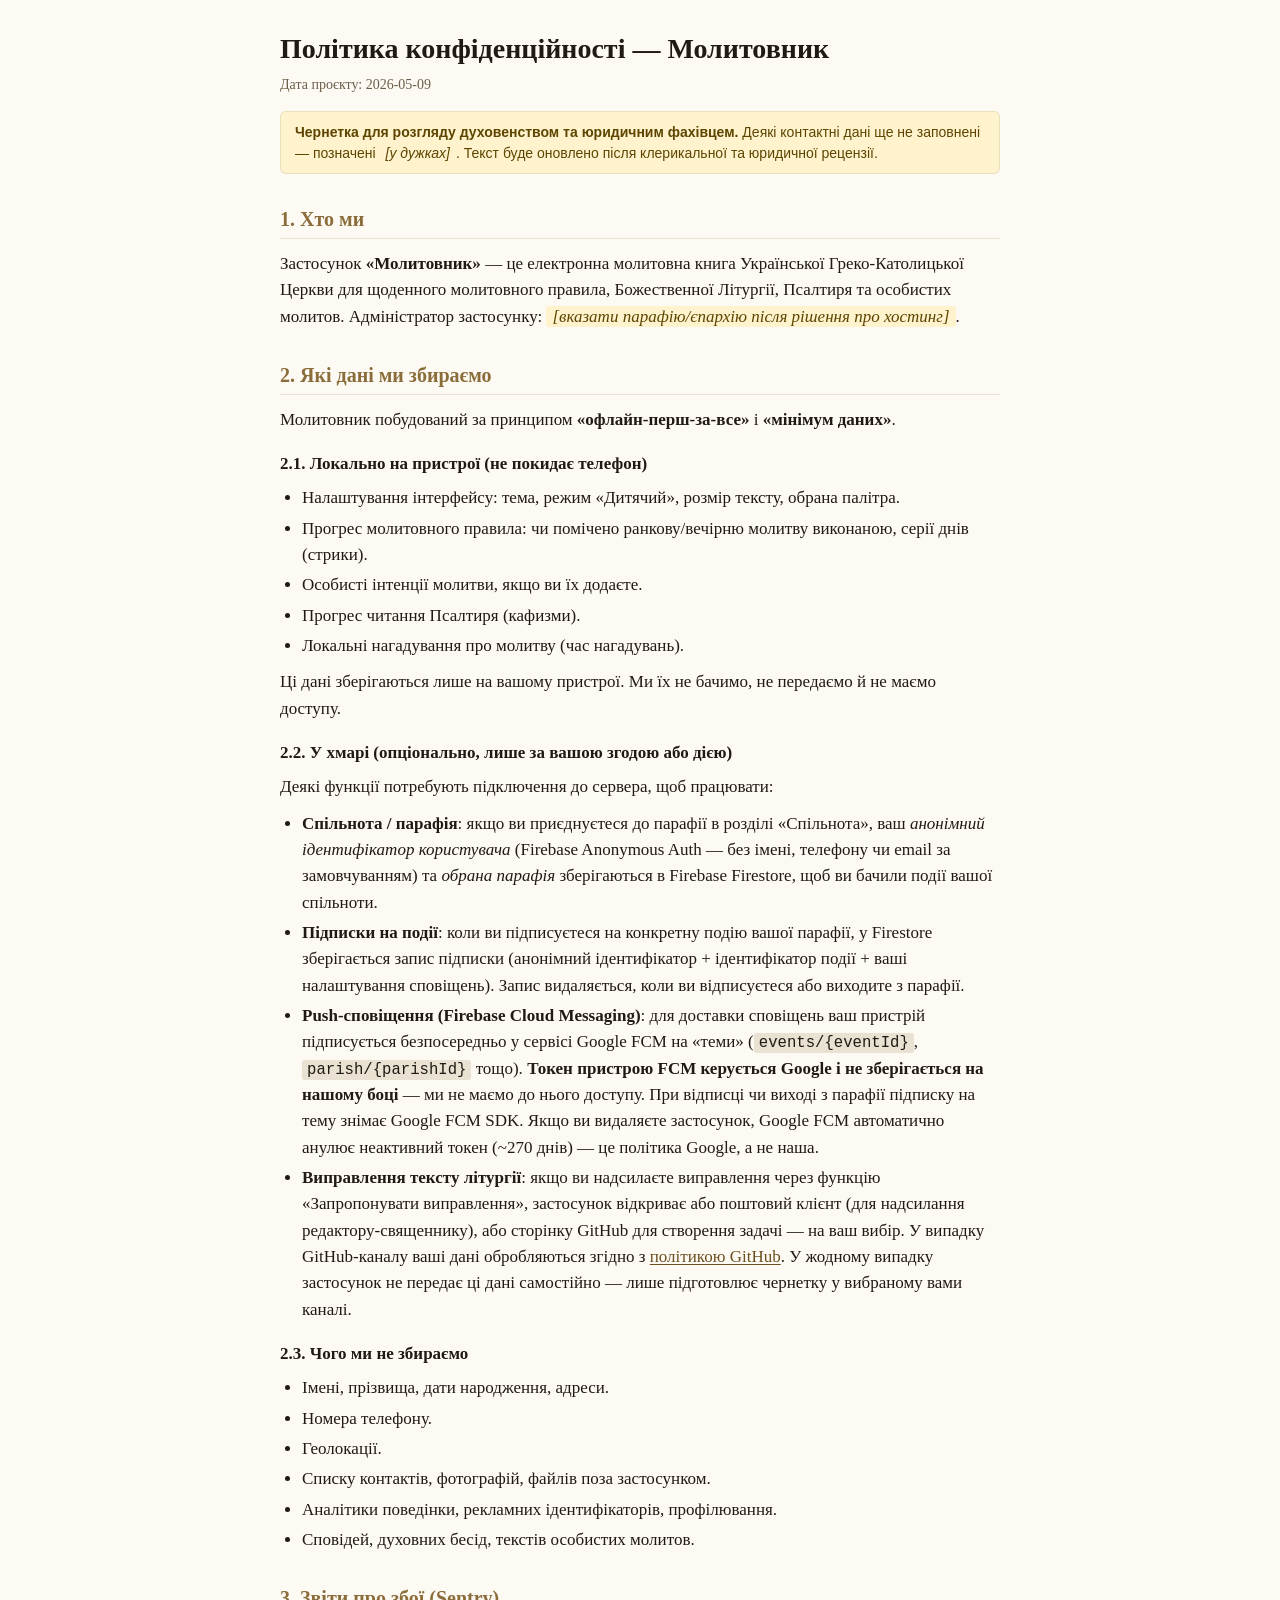
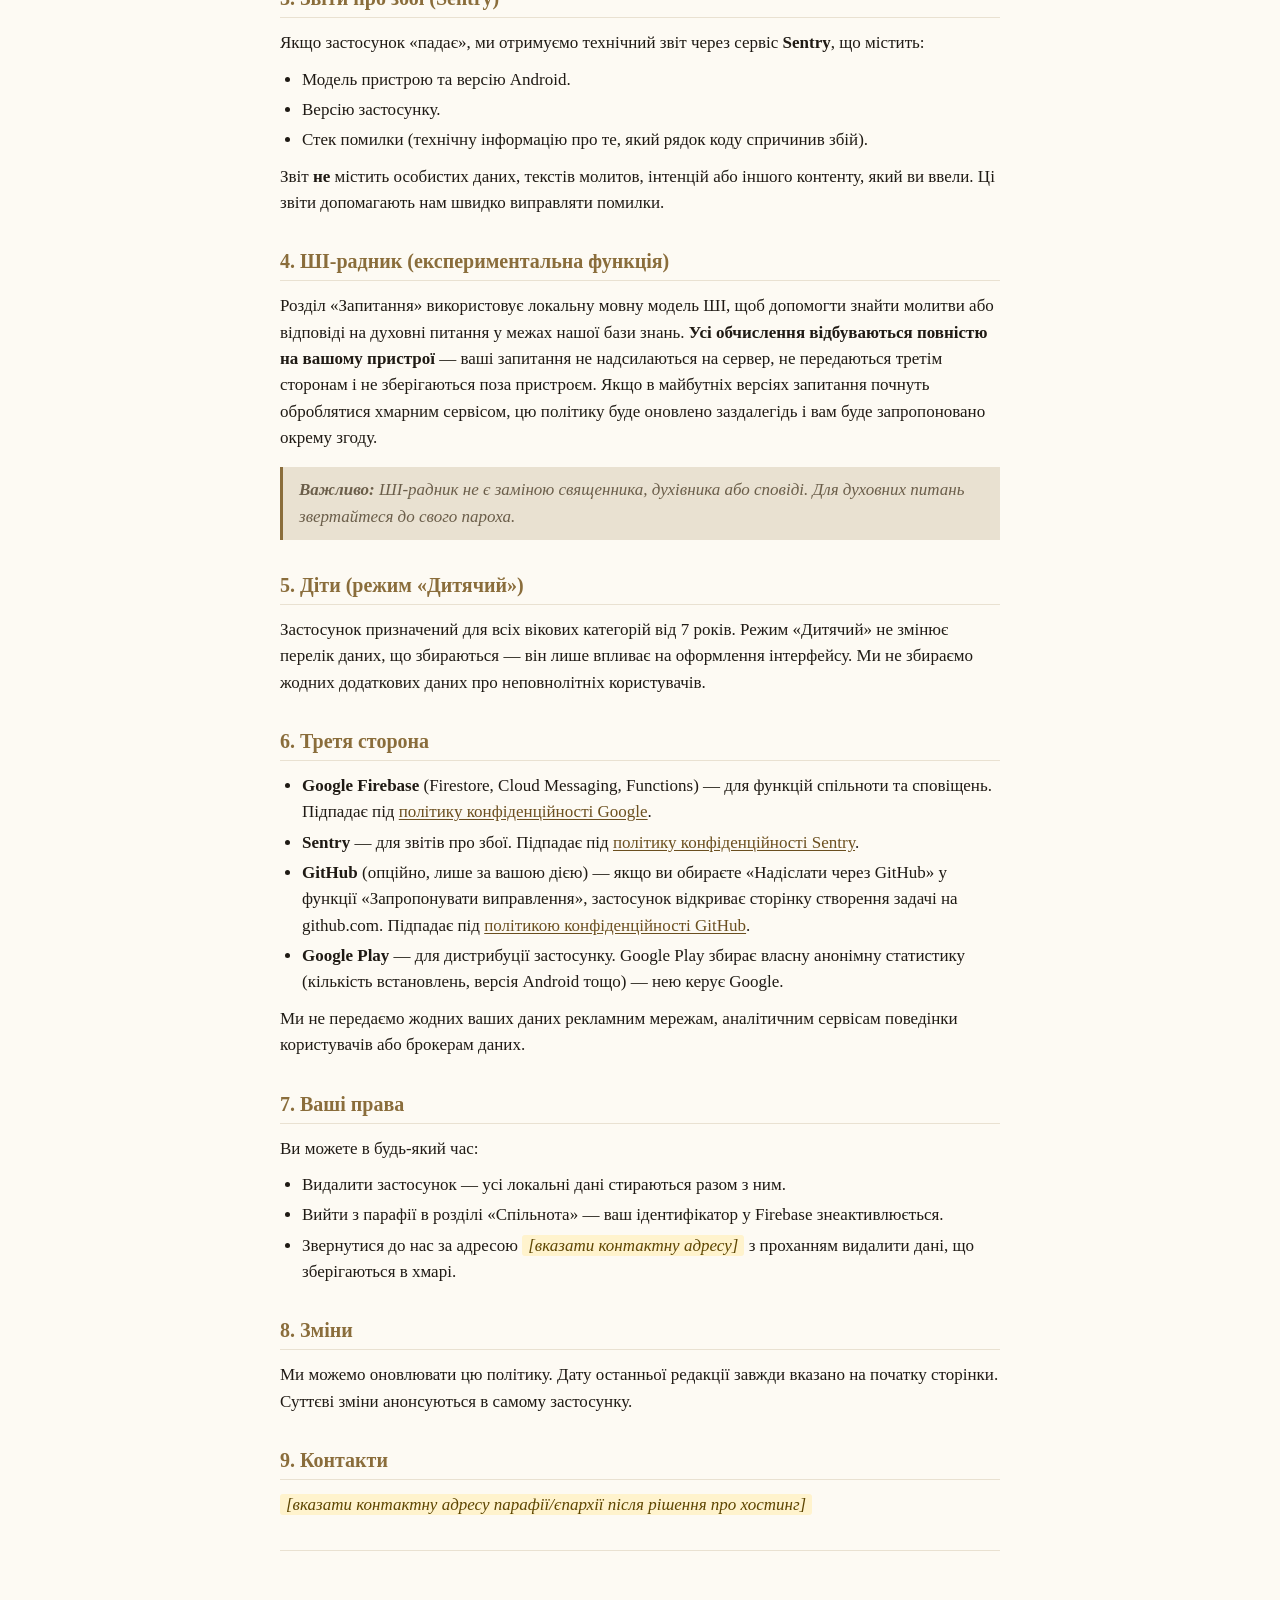
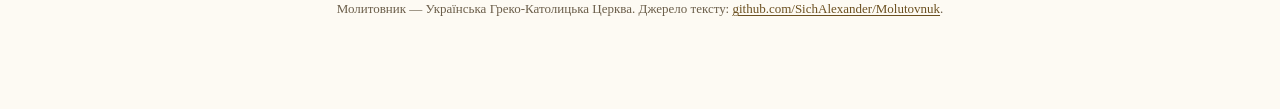
==== privacy/index.html @ 57d770e7 "Initial gh-pages publication: privacy policy + landing (gh#242) Self-contained static site for the M" ====
<!DOCTYPE html>
<html lang="uk">
<head>
<meta charset="utf-8">
<meta name="viewport" content="width=device-width, initial-scale=1">
<meta name="robots" content="noindex">
<title>Політика конфіденційності — Молитовник</title>
<style>
  :root {
    color-scheme: light dark;
    --bg: #fdfaf3;
    --fg: #1f1a14;
    --muted: #6b5e4a;
    --accent: #8a6d3b;
    --rule: rgba(138, 109, 59, 0.18);
    --draft-bg: #fff3cd;
    --draft-fg: #5d4500;
    --link: #6b4f1f;
  }
  @media (prefers-color-scheme: dark) {
    :root {
      --bg: #15110a;
      --fg: #f0e8d4;
      --muted: #b9a986;
      --accent: #d4b06a;
      --rule: rgba(212, 176, 106, 0.22);
      --draft-bg: #3d2f10;
      --draft-fg: #ffe79b;
      --link: #e6c47a;
    }
  }
  * { box-sizing: border-box; }
  html, body { margin: 0; padding: 0; }
  body {
    background: var(--bg);
    color: var(--fg);
    font-family: Georgia, "Times New Roman", "Liberation Serif", serif;
    font-size: 17px;
    line-height: 1.55;
    padding: 32px 20px 80px;
  }
  .wrap { max-width: 720px; margin: 0 auto; }
  h1 { font-size: 28px; line-height: 1.2; margin: 0 0 8px; color: var(--fg); }
  h2 { font-size: 20px; line-height: 1.3; margin: 32px 0 12px; color: var(--accent); border-bottom: 1px solid var(--rule); padding-bottom: 6px; }
  h3 { font-size: 17px; line-height: 1.3; margin: 20px 0 8px; color: var(--fg); }
  p, ul, ol { margin: 10px 0; }
  ul, ol { padding-left: 22px; }
  li { margin: 4px 0; }
  a { color: var(--link); text-underline-offset: 2px; }
  a:hover { text-decoration-thickness: 2px; }
  code { font-family: ui-monospace, SFMono-Regular, Menlo, Consolas, monospace; font-size: 0.92em; background: var(--rule); padding: 1px 5px; border-radius: 3px; }
  blockquote {
    margin: 16px 0;
    padding: 10px 16px;
    border-left: 3px solid var(--accent);
    background: var(--rule);
    color: var(--muted);
    font-style: italic;
  }
  .meta { color: var(--muted); font-size: 14px; margin: 0 0 16px; }
  .draft {
    display: block;
    background: var(--draft-bg);
    color: var(--draft-fg);
    border: 1px solid rgba(0,0,0,0.08);
    border-radius: 6px;
    padding: 10px 14px;
    font-family: -apple-system, BlinkMacSystemFont, "Segoe UI", Roboto, sans-serif;
    font-size: 14px;
    line-height: 1.45;
    margin: 0 0 24px;
  }
  .placeholder {
    background: var(--draft-bg);
    color: var(--draft-fg);
    padding: 1px 6px;
    border-radius: 3px;
    font-style: italic;
  }
  hr { border: 0; border-top: 1px solid var(--rule); margin: 32px 0; }
  footer { color: var(--muted); font-size: 13px; margin-top: 48px; text-align: center; }
</style>
</head>
<body>
<div class="wrap">

<h1>Політика конфіденційності — Молитовник</h1>
<p class="meta">Дата проєкту: 2026-05-09</p>

<div class="draft">
  <strong>Чернетка для розгляду духовенством та юридичним фахівцем.</strong>
  Деякі контактні дані ще не заповнені — позначені <span class="placeholder">[у дужках]</span>. Текст буде оновлено після клерикальної та юридичної рецензії.
</div>

<h2>1. Хто ми</h2>
<p>Застосунок <strong>«Молитовник»</strong> — це електронна молитовна книга Української Греко-Католицької Церкви для щоденного молитовного правила, Божественної Літургії, Псалтиря та особистих молитов. Адміністратор застосунку: <span class="placeholder">[вказати парафію/єпархію після рішення про хостинг]</span>.</p>

<h2>2. Які дані ми збираємо</h2>
<p>Молитовник побудований за принципом <strong>«офлайн-перш-за-все»</strong> і <strong>«мінімум даних»</strong>.</p>

<h3>2.1. Локально на пристрої (не покидає телефон)</h3>
<ul>
  <li>Налаштування інтерфейсу: тема, режим «Дитячий», розмір тексту, обрана палітра.</li>
  <li>Прогрес молитовного правила: чи помічено ранкову/вечірню молитву виконаною, серії днів (стрики).</li>
  <li>Особисті інтенції молитви, якщо ви їх додаєте.</li>
  <li>Прогрес читання Псалтиря (кафизми).</li>
  <li>Локальні нагадування про молитву (час нагадувань).</li>
</ul>
<p>Ці дані зберігаються лише на вашому пристрої. Ми їх не бачимо, не передаємо й не маємо доступу.</p>

<h3>2.2. У хмарі (опціонально, лише за вашою згодою або дією)</h3>
<p>Деякі функції потребують підключення до сервера, щоб працювати:</p>
<ul>
  <li><strong>Спільнота / парафія</strong>: якщо ви приєднуєтеся до парафії в розділі «Спільнота», ваш <em>анонімний ідентифікатор користувача</em> (Firebase Anonymous Auth — без імені, телефону чи email за замовчуванням) та <em>обрана парафія</em> зберігаються в Firebase Firestore, щоб ви бачили події вашої спільноти.</li>
  <li><strong>Підписки на події</strong>: коли ви підписуєтеся на конкретну подію вашої парафії, у Firestore зберігається запис підписки (анонімний ідентифікатор + ідентифікатор події + ваші налаштування сповіщень). Запис видаляється, коли ви відписуєтеся або виходите з парафії.</li>
  <li><strong>Push-сповіщення (Firebase Cloud Messaging)</strong>: для доставки сповіщень ваш пристрій підписується безпосередньо у сервісі Google FCM на «теми» (<code>events/{eventId}</code>, <code>parish/{parishId}</code> тощо). <strong>Токен пристрою FCM керується Google і не зберігається на нашому боці</strong> — ми не маємо до нього доступу. При відписці чи виході з парафії підписку на тему знімає Google FCM SDK. Якщо ви видаляєте застосунок, Google FCM автоматично анулює неактивний токен (~270 днів) — це політика Google, а не наша.</li>
  <li><strong>Виправлення тексту літургії</strong>: якщо ви надсилаєте виправлення через функцію «Запропонувати виправлення», застосунок відкриває або поштовий клієнт (для надсилання редактору-священнику), або сторінку GitHub для створення задачі — на ваш вибір. У випадку GitHub-каналу ваші дані обробляються згідно з <a href="https://docs.github.com/site-policy/privacy-policies/github-general-privacy-statement">політикою GitHub</a>. У жодному випадку застосунок не передає ці дані самостійно — лише підготовлює чернетку у вибраному вами каналі.</li>
</ul>

<h3>2.3. Чого ми <strong>не</strong> збираємо</h3>
<ul>
  <li>Імені, прізвища, дати народження, адреси.</li>
  <li>Номера телефону.</li>
  <li>Геолокації.</li>
  <li>Списку контактів, фотографій, файлів поза застосунком.</li>
  <li>Аналітики поведінки, рекламних ідентифікаторів, профілювання.</li>
  <li>Сповідей, духовних бесід, текстів особистих молитов.</li>
</ul>

<h2>3. Звіти про збої (Sentry)</h2>
<p>Якщо застосунок «падає», ми отримуємо технічний звіт через сервіс <strong>Sentry</strong>, що містить:</p>
<ul>
  <li>Модель пристрою та версію Android.</li>
  <li>Версію застосунку.</li>
  <li>Стек помилки (технічну інформацію про те, який рядок коду спричинив збій).</li>
</ul>
<p>Звіт <strong>не</strong> містить особистих даних, текстів молитов, інтенцій або іншого контенту, який ви ввели. Ці звіти допомагають нам швидко виправляти помилки.</p>

<h2>4. ШІ-радник (експериментальна функція)</h2>
<p>Розділ «Запитання» використовує локальну мовну модель ШІ, щоб допомогти знайти молитви або відповіді на духовні питання у межах нашої бази знань. <strong>Усі обчислення відбуваються повністю на вашому пристрої</strong> — ваші запитання не надсилаються на сервер, не передаються третім сторонам і не зберігаються поза пристроєм. Якщо в майбутніх версіях запитання почнуть оброблятися хмарним сервісом, цю політику буде оновлено заздалегідь і вам буде запропоновано окрему згоду.</p>
<blockquote><strong>Важливо:</strong> ШІ-радник не є заміною священника, духівника або сповіді. Для духовних питань звертайтеся до свого пароха.</blockquote>

<h2>5. Діти (режим «Дитячий»)</h2>
<p>Застосунок призначений для всіх вікових категорій від 7 років. Режим «Дитячий» не змінює перелік даних, що збираються — він лише впливає на оформлення інтерфейсу. Ми не збираємо жодних додаткових даних про неповнолітніх користувачів.</p>

<h2>6. Третя сторона</h2>
<ul>
  <li><strong>Google Firebase</strong> (Firestore, Cloud Messaging, Functions) — для функцій спільноти та сповіщень. Підпадає під <a href="https://policies.google.com/privacy">політику конфіденційності Google</a>.</li>
  <li><strong>Sentry</strong> — для звітів про збої. Підпадає під <a href="https://sentry.io/privacy/">політику конфіденційності Sentry</a>.</li>
  <li><strong>GitHub</strong> (опційно, лише за вашою дією) — якщо ви обираєте «Надіслати через GitHub» у функції «Запропонувати виправлення», застосунок відкриває сторінку створення задачі на github.com. Підпадає під <a href="https://docs.github.com/site-policy/privacy-policies/github-general-privacy-statement">політикою конфіденційності GitHub</a>.</li>
  <li><strong>Google Play</strong> — для дистрибуції застосунку. Google Play збирає власну анонімну статистику (кількість встановлень, версія Android тощо) — нею керує Google.</li>
</ul>
<p>Ми не передаємо жодних ваших даних рекламним мережам, аналітичним сервісам поведінки користувачів або брокерам даних.</p>

<h2>7. Ваші права</h2>
<p>Ви можете в будь-який час:</p>
<ul>
  <li>Видалити застосунок — усі локальні дані стираються разом з ним.</li>
  <li>Вийти з парафії в розділі «Спільнота» — ваш ідентифікатор у Firebase знеактивлюється.</li>
  <li>Звернутися до нас за адресою <span class="placeholder">[вказати контактну адресу]</span> з проханням видалити дані, що зберігаються в хмарі.</li>
</ul>

<h2>8. Зміни</h2>
<p>Ми можемо оновлювати цю політику. Дату останньої редакції завжди вказано на початку сторінки. Суттєві зміни анонсуються в самому застосунку.</p>

<h2>9. Контакти</h2>
<p><span class="placeholder">[вказати контактну адресу парафії/єпархії після рішення про хостинг]</span></p>

<hr>
<footer>
  <p>Молитовник — Українська Греко-Католицька Церква. Джерело тексту: <a href="https://github.com/SichAlexander/Molutovnuk/blob/main/docs/legal/privacy-policy-uk.md">github.com/SichAlexander/Molutovnuk</a>.</p>
</footer>

</div>
</body>
</html>
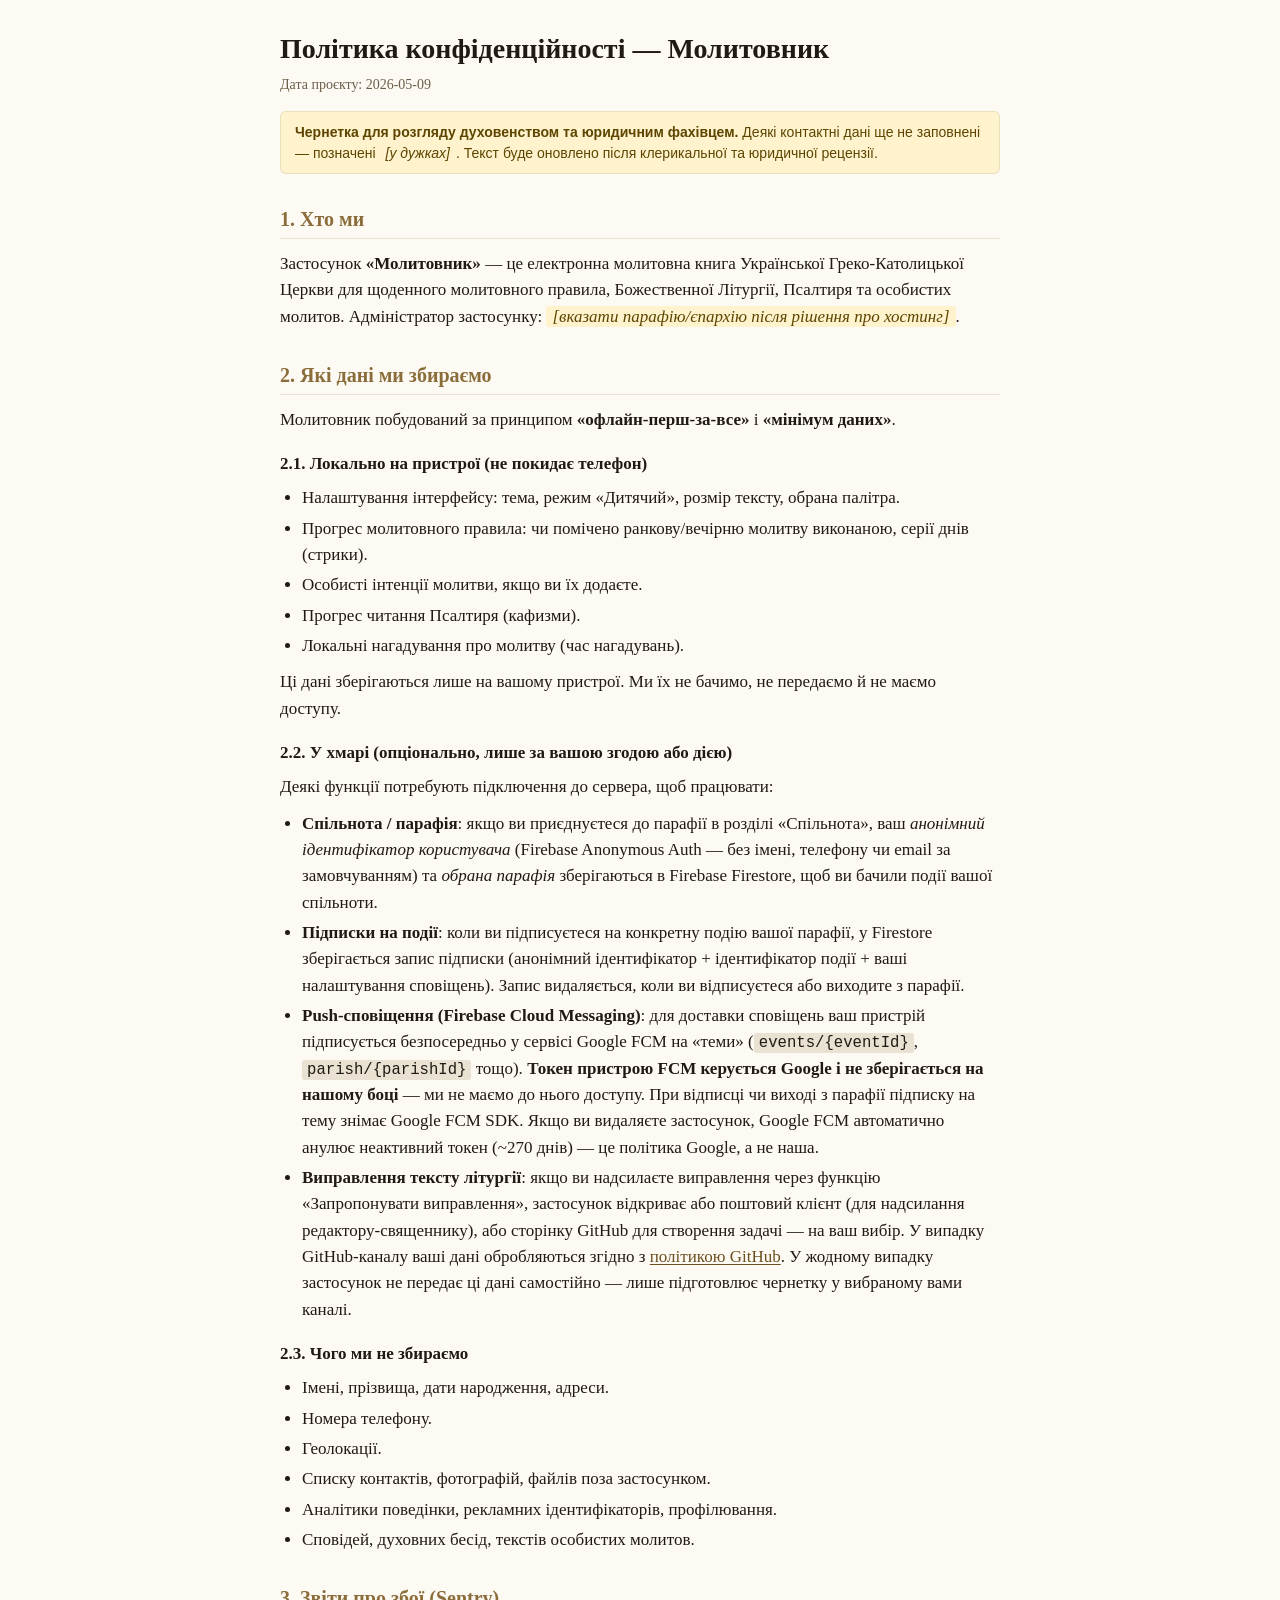
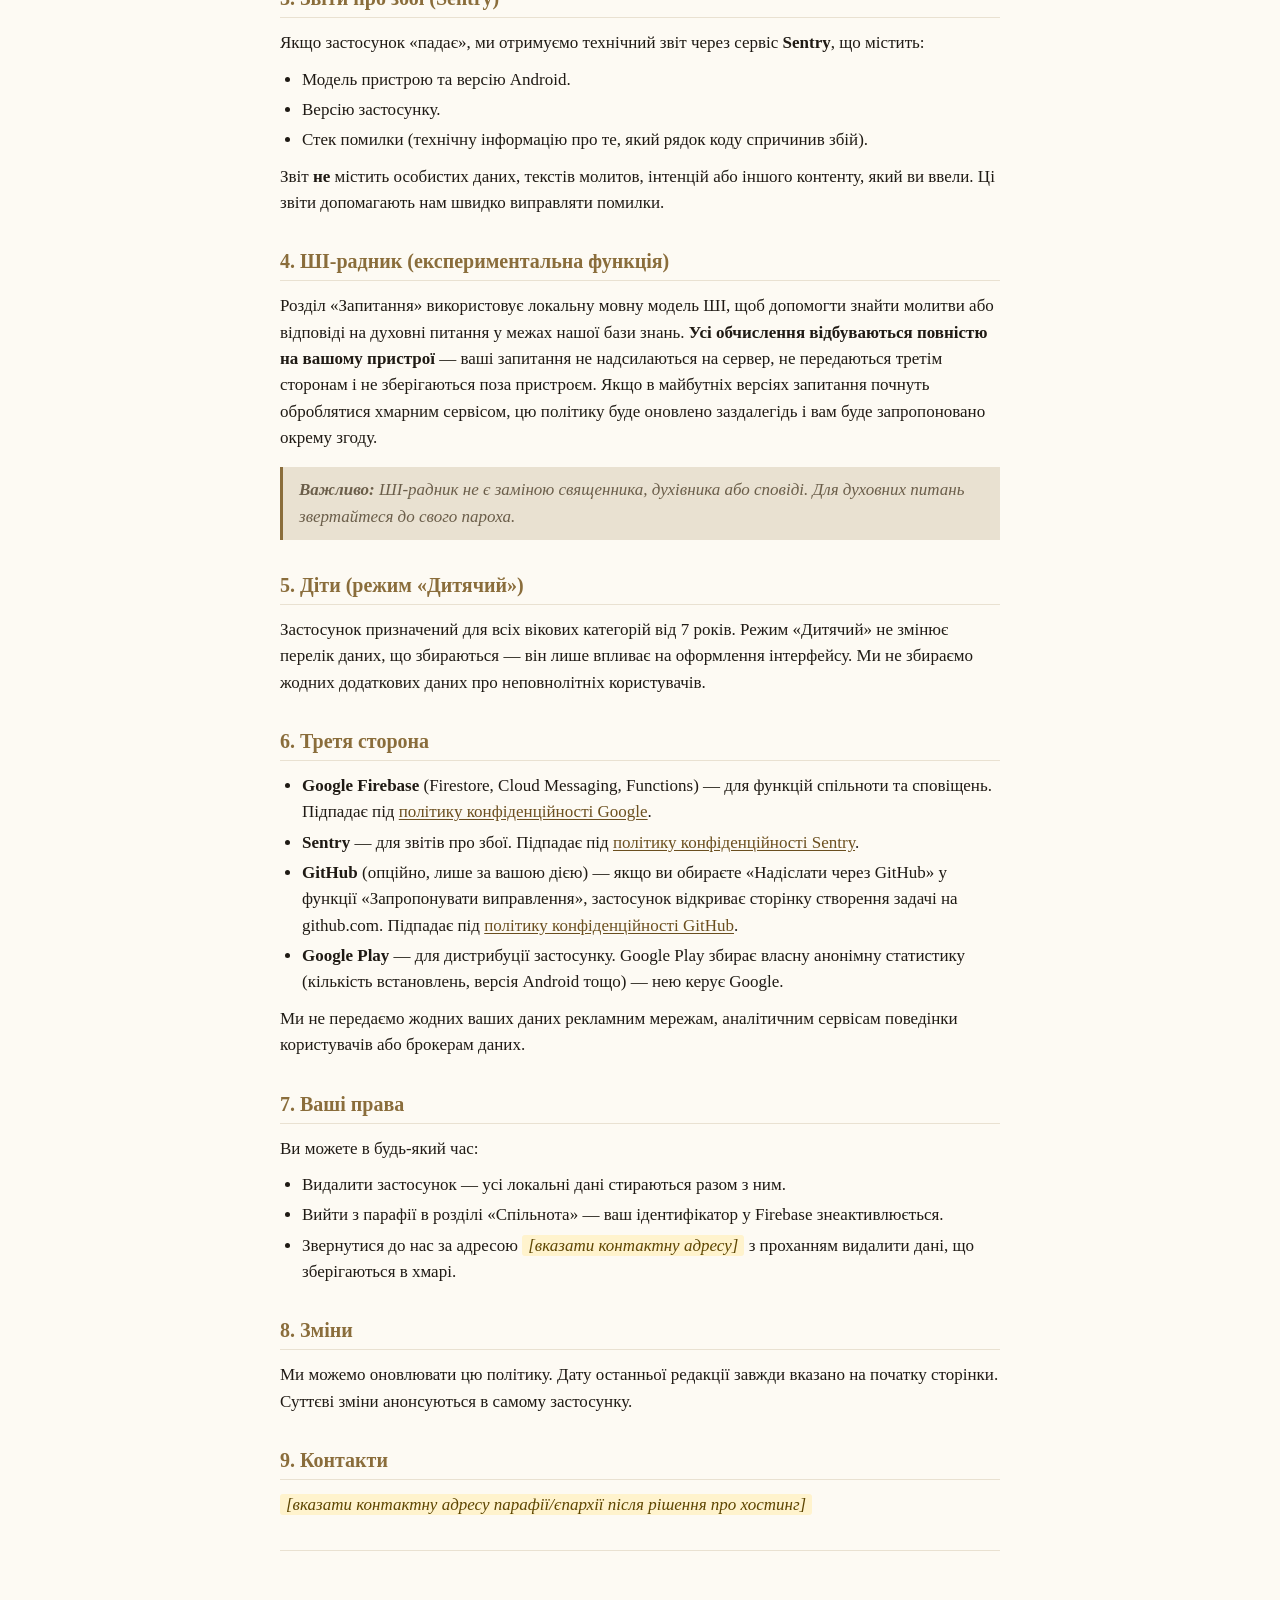
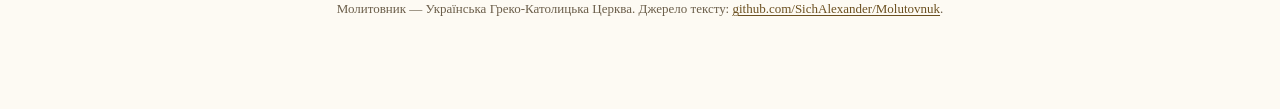
==== commit a0c0e7cb: "fix(privacy): §6 GitHub bullet — accusative case (політику, not політикою)" ====
--- a/privacy/index.html
+++ b/privacy/index.html
@@ -147,7 +147,7 @@
 <ul>
   <li><strong>Google Firebase</strong> (Firestore, Cloud Messaging, Functions) — для функцій спільноти та сповіщень. Підпадає під <a href="https://policies.google.com/privacy">політику конфіденційності Google</a>.</li>
   <li><strong>Sentry</strong> — для звітів про збої. Підпадає під <a href="https://sentry.io/privacy/">політику конфіденційності Sentry</a>.</li>
-  <li><strong>GitHub</strong> (опційно, лише за вашою дією) — якщо ви обираєте «Надіслати через GitHub» у функції «Запропонувати виправлення», застосунок відкриває сторінку створення задачі на github.com. Підпадає під <a href="https://docs.github.com/site-policy/privacy-policies/github-general-privacy-statement">політикою конфіденційності GitHub</a>.</li>
+  <li><strong>GitHub</strong> (опційно, лише за вашою дією) — якщо ви обираєте «Надіслати через GitHub» у функції «Запропонувати виправлення», застосунок відкриває сторінку створення задачі на github.com. Підпадає під <a href="https://docs.github.com/site-policy/privacy-policies/github-general-privacy-statement">політику конфіденційності GitHub</a>.</li>
   <li><strong>Google Play</strong> — для дистрибуції застосунку. Google Play збирає власну анонімну статистику (кількість встановлень, версія Android тощо) — нею керує Google.</li>
 </ul>
 <p>Ми не передаємо жодних ваших даних рекламним мережам, аналітичним сервісам поведінки користувачів або брокерам даних.</p>
